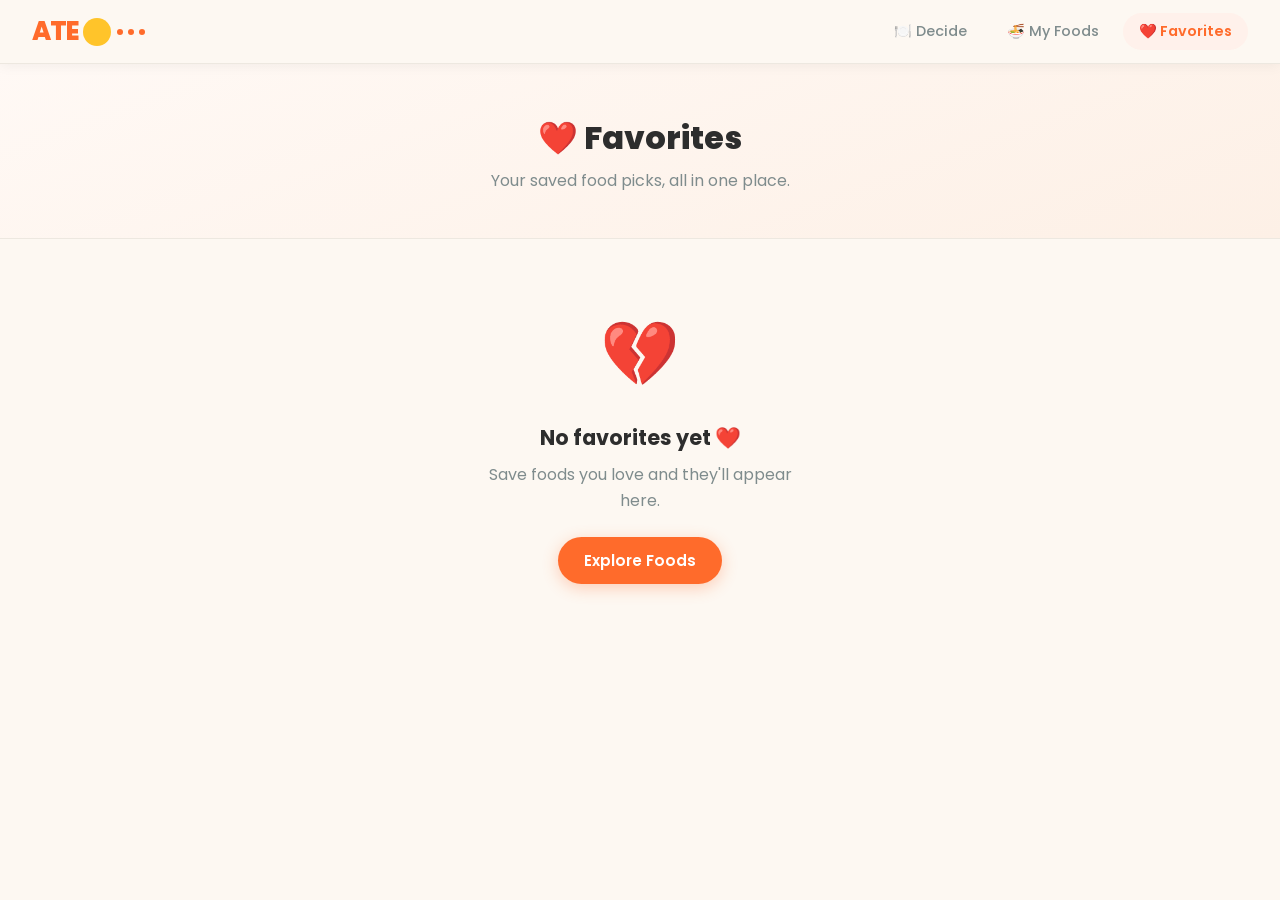
==== favorites.html @ ffd6f431 "Add files via upload" ====
<!DOCTYPE html>
<html lang="en">
<head>
  <meta charset="UTF-8" />
  <meta name="viewport" content="width=device-width, initial-scale=1.0" />
  <title>Favorites — ATE</title>
  <link rel="stylesheet" href="style.css" />
  <link rel="preconnect" href="https://fonts.googleapis.com" />
  <link href="https://fonts.googleapis.com/css2?family=Poppins:wght@400;500;600;700;800&display=swap" rel="stylesheet" />
</head>
<body>

  <!-- NAVIGATION -->
  <nav class="navbar">
    <div class="nav-brand">
      <span class="brand-ate">ATE</span>
      <div class="pacman-wrapper" aria-hidden="true">
        <div class="pacman"></div>
        <div class="pacman-dots">
          <span class="dot"></span>
          <span class="dot"></span>
          <span class="dot"></span>
        </div>
      </div>
    </div>
    <button class="hamburger" id="hamburger" aria-label="Toggle navigation" aria-expanded="false">
      <span></span><span></span><span></span>
    </button>
    <ul class="nav-links" id="navLinks">
      <li><a href="index.html" class="nav-link">🍽️ Decide</a></li>
      <li><a href="foods.html" class="nav-link">🍜 My Foods</a></li>
      <li><a href="favorites.html" class="nav-link active">❤️ Favorites</a></li>
    </ul>
  </nav>

  <!-- PAGE HEADER -->
  <header class="page-header">
    <h1>❤️ Favorites</h1>
    <p>Your saved food picks, all in one place.</p>
  </header>

  <!-- FAVORITES GRID -->
  <main class="foods-grid-wrapper">
    <div class="foods-grid" id="favoritesGrid"></div>
    <div class="empty-state" id="emptyFavorites" hidden>
      <div class="empty-emoji">💔</div>
      <h2>No favorites yet ❤️</h2>
      <p>Save foods you love and they'll appear here.</p>
      <a href="index.html" class="btn-add-food">Explore Foods</a>
    </div>
  </main>

  <!-- TOAST CONTAINER -->
  <div class="toast-container" id="toastContainer" aria-live="polite"></div>

  <script src="foods.js"></script>
  <script src="script.js"></script>
  <script src="favorites-page.js"></script>
</body>
</html>
---- style.css ----
/* ============================================================
   ATE — What Should I Eat?
   style.css
   ============================================================ */

/* --- RESET & BASE --- */
*, *::before, *::after { box-sizing: border-box; margin: 0; padding: 0; }

:root {
  --bg:          #fdf8f2;
  --card:        #ffffff;
  --accent:      #ff6b2b;
  --accent-dark: #e55a1f;
  --accent-soft: #fff1eb;
  --yellow:      #ffc42a;
  --green:       #27ae60;
  --red:         #e74c3c;
  --text:        #2d2d2d;
  --muted:       #7f8c8d;
  --border:      #ede8e0;
  --shadow:      0 4px 20px rgba(0,0,0,.07);
  --shadow-lg:   0 8px 32px rgba(0,0,0,.12);
  --radius:      18px;
  --radius-sm:   10px;
  --font:        'Poppins', sans-serif;
  --transition:  .2s ease;
}

html { scroll-behavior: smooth; }

body {
  font-family: var(--font);
  background: var(--bg);
  color: var(--text);
  min-height: 100vh;
  line-height: 1.6;
}

a { text-decoration: none; color: inherit; }
button { cursor: pointer; font-family: var(--font); }
input, select, textarea { font-family: var(--font); }
img { max-width: 100%; display: block; }

/* ============================================================
   NAVBAR
   ============================================================ */
.navbar {
  position: sticky;
  top: 0;
  z-index: 100;
  display: flex;
  align-items: center;
  justify-content: space-between;
  padding: 0 2rem;
  height: 64px;
  background: rgba(253,248,242,.95);
  backdrop-filter: blur(10px);
  border-bottom: 1px solid var(--border);
  box-shadow: 0 2px 12px rgba(0,0,0,.05);
}

/* Brand + Pac-Man */
.nav-brand {
  display: flex;
  align-items: center;
  gap: 0;
  user-select: none;
}

.brand-ate {
  font-size: 1.6rem;
  font-weight: 800;
  color: var(--accent);
  letter-spacing: -1px;
}

/* Pac-Man eating "ATE" */
.pacman-wrapper {
  display: flex;
  align-items: center;
  margin-left: 4px;
}

.pacman {
  width: 28px;
  height: 28px;
  background: var(--yellow);
  border-radius: 50%;
  position: relative;
  animation: chomp .4s infinite;
}

.pacman::before,
.pacman::after {
  content: '';
  position: absolute;
  width: 0; height: 0;
  left: 50%; top: 50%;
  transform: translateX(-50%) translateY(-50%);
}

@keyframes chomp {
  0%   { clip-path: polygon(50% 50%, 100% 15%, 100% 0%, 0 0, 0 100%, 100% 100%, 100% 85%); }
  25%  { clip-path: polygon(50% 50%, 100% 30%, 100% 0%, 0 0, 0 100%, 100% 100%, 100% 70%); }
  50%  { clip-path: polygon(50% 50%, 100% 50%, 100% 0%, 0 0, 0 100%, 100% 100%, 100% 50%); }
  75%  { clip-path: polygon(50% 50%, 100% 30%, 100% 0%, 0 0, 0 100%, 100% 100%, 100% 70%); }
  100% { clip-path: polygon(50% 50%, 100% 15%, 100% 0%, 0 0, 0 100%, 100% 100%, 100% 85%); }
}

.pacman-dots {
  display: flex;
  align-items: center;
  gap: 5px;
  margin-left: 6px;
}

.dot {
  width: 6px; height: 6px;
  background: var(--accent);
  border-radius: 50%;
  animation: blink .4s infinite alternate;
}
.dot:nth-child(1) { animation-delay: 0s; }
.dot:nth-child(2) { animation-delay: .13s; }
.dot:nth-child(3) { animation-delay: .26s; }

@keyframes blink {
  to { opacity: 0; transform: scale(.5); }
}

/* Nav links */
.nav-links {
  display: flex;
  list-style: none;
  gap: .5rem;
}

.nav-link {
  display: flex;
  align-items: center;
  gap: 6px;
  padding: .45rem 1rem;
  border-radius: 50px;
  font-size: .9rem;
  font-weight: 500;
  color: var(--muted);
  transition: all var(--transition);
}

.nav-link:hover {
  color: var(--accent);
  background: var(--accent-soft);
}

.nav-link.active {
  color: var(--accent);
  background: var(--accent-soft);
  font-weight: 600;
}

/* Hamburger */
.hamburger {
  display: none;
  flex-direction: column;
  gap: 5px;
  background: none;
  border: none;
  padding: 4px;
}

.hamburger span {
  display: block;
  width: 24px; height: 2.5px;
  background: var(--text);
  border-radius: 2px;
  transition: all .3s;
}

/* ============================================================
   HERO
   ============================================================ */
.hero {
  text-align: center;
  padding: 4rem 2rem 2rem;
  background: linear-gradient(160deg, #fff9f5 0%, #fdf0e6 100%);
  border-bottom: 1px solid var(--border);
}

.hero-title {
  font-size: clamp(2rem, 5vw, 3.2rem);
  font-weight: 800;
  color: var(--text);
  letter-spacing: -1px;
  line-height: 1.1;
}

.hero-title span { color: var(--accent); }

.hero-subtitle {
  margin-top: .75rem;
  font-size: 1.1rem;
  color: var(--muted);
  max-width: 480px;
  margin-inline: auto;
}

.hero-tagline {
  margin-top: .5rem;
  font-size: .95rem;
  font-weight: 600;
  color: var(--accent);
}

/* ============================================================
   PREFERENCES
   ============================================================ */
.preferences-wrapper {
  max-width: 720px;
  margin: 2.5rem auto;
  padding: 0 1.5rem 4rem;
}

.preferences-container {
  display: flex;
  flex-direction: column;
  gap: 2rem;
}

.pref-section {
  background: var(--card);
  border-radius: var(--radius);
  padding: 1.75rem;
  box-shadow: var(--shadow);
  border: 1px solid var(--border);
  transition: box-shadow var(--transition);
}

.pref-section:hover { box-shadow: var(--shadow-lg); }

.pref-title {
  font-size: 1.05rem;
  font-weight: 700;
  margin-bottom: .5rem;
  color: var(--text);
}

.pref-hint {
  font-size: .8rem;
  color: var(--muted);
  margin-bottom: 1rem;
  display: block;
}

/* Taste Buttons Grid */
.taste-grid {
  display: grid;
  grid-template-columns: repeat(3, 1fr);
  gap: .6rem;
  margin-bottom: .75rem;
}

.taste-btn {
  padding: .6rem .8rem;
  background: #f5f0eb;
  border: 2px solid transparent;
  border-radius: var(--radius-sm);
  font-size: .85rem;
  font-weight: 500;
  color: var(--text);
  transition: all var(--transition);
}

.taste-btn:hover {
  background: var(--accent-soft);
  border-color: var(--accent);
  color: var(--accent);
  transform: translateY(-2px);
}

.taste-btn.selected {
  background: var(--accent);
  border-color: var(--accent);
  color: white;
  transform: translateY(-2px);
  box-shadow: 0 4px 12px rgba(255,107,43,.3);
}

.any-btn {
  width: 100%;
  padding: .55rem;
  background: transparent;
  border: 2px dashed var(--border);
  border-radius: var(--radius-sm);
  font-size: .85rem;
  color: var(--muted);
  transition: all var(--transition);
  margin-top: .25rem;
}

.any-btn:hover, .any-btn.active {
  border-color: var(--accent);
  color: var(--accent);
  background: var(--accent-soft);
}

/* Option Group (single-select) */
.option-group {
  display: flex;
  flex-wrap: wrap;
  gap: .6rem;
}

.option-btn {
  padding: .55rem 1.2rem;
  background: #f5f0eb;
  border: 2px solid transparent;
  border-radius: 50px;
  font-size: .85rem;
  font-weight: 500;
  color: var(--text);
  transition: all var(--transition);
}

.option-btn:hover {
  background: var(--accent-soft);
  border-color: var(--accent);
  color: var(--accent);
}

.option-btn.active {
  background: var(--accent);
  border-color: var(--accent);
  color: white;
  box-shadow: 0 4px 12px rgba(255,107,43,.3);
}

/* Action Row */
.action-row {
  display: flex;
  gap: 1rem;
  align-items: center;
  flex-wrap: wrap;
}

.reset-btn {
  padding: .75rem 1.4rem;
  background: transparent;
  border: 2px solid var(--border);
  border-radius: 50px;
  font-size: .9rem;
  color: var(--muted);
  transition: all var(--transition);
  font-weight: 500;
}

.reset-btn:hover {
  border-color: var(--accent);
  color: var(--accent);
  background: var(--accent-soft);
}

.pick-btn {
  flex: 1;
  padding: 1rem 2rem;
  background: var(--accent);
  border: none;
  border-radius: 50px;
  font-size: 1.1rem;
  font-weight: 700;
  color: white;
  letter-spacing: .5px;
  box-shadow: 0 6px 24px rgba(255,107,43,.35);
  transition: all var(--transition);
  position: relative;
  overflow: hidden;
}

.pick-btn::after {
  content: '';
  position: absolute;
  inset: 0;
  background: linear-gradient(90deg, transparent, rgba(255,255,255,.15), transparent);
  transform: translateX(-100%);
  transition: transform .5s;
}

.pick-btn:hover {
  background: var(--accent-dark);
  transform: translateY(-2px);
  box-shadow: 0 10px 30px rgba(255,107,43,.4);
}

.pick-btn:hover::after { transform: translateX(100%); }
.pick-btn:active { transform: translateY(0); }

/* ============================================================
   SLOT MACHINE OVERLAY
   ============================================================ */
.slot-overlay {
  position: fixed;
  inset: 0;
  background: rgba(0,0,0,.6);
  backdrop-filter: blur(6px);
  z-index: 200;
  display: none;
  align-items: center;
  justify-content: center;
}

.slot-overlay.visible { display: flex; }

.slot-box {
  background: white;
  border-radius: 24px;
  padding: 3rem 2.5rem;
  text-align: center;
  width: min(420px, 90vw);
  box-shadow: 0 24px 64px rgba(0,0,0,.25);
  animation: popIn .3s cubic-bezier(.34,1.56,.64,1);
}

@keyframes popIn {
  from { transform: scale(.7); opacity: 0; }
  to   { transform: scale(1); opacity: 1; }
}

.slot-label {
  font-size: .9rem;
  font-weight: 600;
  color: var(--muted);
  margin-bottom: 1.5rem;
  letter-spacing: .5px;
}

.slot-card {
  background: linear-gradient(135deg, var(--accent-soft), #fff);
  border: 3px solid var(--accent);
  border-radius: 20px;
  padding: 2rem 1.5rem;
  margin-bottom: 1.5rem;
  min-height: 140px;
  display: flex;
  flex-direction: column;
  align-items: center;
  justify-content: center;
  overflow: hidden;
  position: relative;
}

.slot-emoji {
  font-size: 3.5rem;
  line-height: 1;
  margin-bottom: .5rem;
  animation: spinCard .12s ease infinite;
}

.slot-name {
  font-size: 1.4rem;
  font-weight: 700;
  color: var(--text);
}

@keyframes spinCard {
  0%   { transform: translateY(0) rotateX(0deg); opacity: 1; }
  50%  { transform: translateY(-10px) rotateX(90deg); opacity: 0; }
  100% { transform: translateY(0) rotateX(0deg); opacity: 1; }
}

.slot-card.slowing .slot-emoji,
.slot-card.slowing .slot-name {
  animation-duration: .3s;
}

.slot-card.done .slot-emoji,
.slot-card.done .slot-name { animation: none; }

.slot-dots {
  display: flex;
  justify-content: center;
  gap: 8px;
}

.slot-dots span {
  width: 10px; height: 10px;
  background: var(--accent);
  border-radius: 50%;
  animation: dotBounce .6s infinite alternate;
}

.slot-dots span:nth-child(2) { animation-delay: .2s; }
.slot-dots span:nth-child(3) { animation-delay: .4s; }

@keyframes dotBounce {
  to { transform: translateY(-6px); opacity: .5; }
}

/* ============================================================
   RESULT SECTION
   ============================================================ */
.result-section {
  max-width: 540px;
  margin: 2.5rem auto 4rem;
  padding: 0 1.5rem;
}

.result-container {
  animation: popIn .5s cubic-bezier(.34,1.56,.64,1);
}

.result-card {
  background: white;
  border-radius: 28px;
  padding: 2.5rem 2rem;
  text-align: center;
  box-shadow: var(--shadow-lg);
  border: 2px solid var(--accent-soft);
  position: relative;
  overflow: hidden;
}

.result-confetti {
  position: absolute;
  top: 0; left: 0; right: 0;
  height: 100%;
  pointer-events: none;
  z-index: 0;
}

.confetti-piece {
  position: absolute;
  top: -10px;
  width: 8px; height: 8px;
  border-radius: 2px;
  animation: confettiFall linear forwards;
}

@keyframes confettiFall {
  to {
    transform: translateY(500px) rotate(720deg);
    opacity: 0;
  }
}

.result-emoji {
  font-size: 5rem;
  line-height: 1;
  margin-bottom: .5rem;
  position: relative;
  z-index: 1;
  animation: bounceIn .6s cubic-bezier(.34,1.56,.64,1) .1s both;
}

@keyframes bounceIn {
  from { transform: scale(0); }
  to   { transform: scale(1); }
}

.result-name {
  font-size: 2rem;
  font-weight: 800;
  color: var(--text);
  margin-bottom: .25rem;
  position: relative; z-index: 1;
}

.result-price {
  font-size: 1.3rem;
  font-weight: 700;
  color: var(--accent);
  margin-bottom: 1rem;
  position: relative; z-index: 1;
}

.result-tags {
  display: flex;
  flex-wrap: wrap;
  gap: .4rem;
  justify-content: center;
  margin-bottom: 1.2rem;
  position: relative; z-index: 1;
}

.tag {
  display: inline-flex;
  align-items: center;
  gap: 3px;
  padding: .3rem .75rem;
  border-radius: 50px;
  font-size: .78rem;
  font-weight: 600;
  background: #f5f0eb;
  color: var(--text);
}

.tag.spicy  { background: #fff0ee; color: #e74c3c; }
.tag.salty  { background: #eef6ff; color: #2980b9; }
.tag.sweet  { background: #fff9ee; color: #e67e22; }
.tag.sour   { background: #f0fff4; color: #27ae60; }
.tag.savory { background: #f5eeff; color: #8e44ad; }
.tag.heavy  { background: #fff5e0; color: #d35400; }
.tag.normal { background: #f0f4ff; color: #2c3e50; }
.tag.light  { background: #f0fff4; color: #27ae60; }
.tag.dist   { background: #edf9f0; color: #16a085; }

/* Taste Bars */
.result-taste-bars {
  margin: 1rem 0;
  position: relative; z-index: 1;
  text-align: left;
}

.taste-bar-row {
  display: flex;
  align-items: center;
  gap: .5rem;
  margin-bottom: .3rem;
  font-size: .78rem;
}

.taste-bar-label {
  width: 60px;
  color: var(--muted);
  flex-shrink: 0;
}

.taste-bar-track {
  flex: 1;
  height: 6px;
  background: #f0ebe3;
  border-radius: 3px;
  overflow: hidden;
}

.taste-bar-fill {
  height: 100%;
  border-radius: 3px;
  background: var(--accent);
  transition: width .8s ease;
}

.result-description {
  font-style: italic;
  color: var(--muted);
  font-size: .9rem;
  margin-bottom: 1.5rem;
  padding: .75rem 1rem;
  background: var(--bg);
  border-radius: var(--radius-sm);
  border-left: 3px solid var(--accent);
  position: relative; z-index: 1;
  text-align: left;
}

.result-actions {
  display: flex;
  flex-wrap: wrap;
  gap: .6rem;
  justify-content: center;
  position: relative; z-index: 1;
}

.btn-try-again {
  padding: .7rem 1.4rem;
  background: var(--accent);
  color: white;
  border: none;
  border-radius: 50px;
  font-size: .9rem;
  font-weight: 600;
  transition: all var(--transition);
  box-shadow: 0 4px 14px rgba(255,107,43,.3);
}

.btn-try-again:hover {
  background: var(--accent-dark);
  transform: translateY(-2px);
}

.btn-favorite {
  padding: .7rem 1.4rem;
  background: white;
  color: var(--red);
  border: 2px solid var(--red);
  border-radius: 50px;
  font-size: .9rem;
  font-weight: 600;
  transition: all var(--transition);
}

.btn-favorite:hover, .btn-favorite.favorited {
  background: var(--red);
  color: white;
}

.btn-change-pref {
  padding: .7rem 1.4rem;
  background: transparent;
  color: var(--muted);
  border: 2px solid var(--border);
  border-radius: 50px;
  font-size: .9rem;
  font-weight: 600;
  transition: all var(--transition);
}

.btn-change-pref:hover {
  border-color: var(--muted);
  color: var(--text);
}

/* ============================================================
   NO MATCH STATE
   ============================================================ */
.no-match-section {
  max-width: 420px;
  margin: 2.5rem auto 4rem;
  padding: 0 1.5rem;
}

.no-match-box {
  background: white;
  border-radius: 24px;
  padding: 2.5rem 2rem;
  text-align: center;
  box-shadow: var(--shadow);
  animation: popIn .4s cubic-bezier(.34,1.56,.64,1);
}

.no-match-emoji { font-size: 3.5rem; margin-bottom: 1rem; }
.no-match-box h2 { font-size: 1.3rem; font-weight: 700; margin-bottom: .5rem; }
.no-match-box p { color: var(--muted); margin-bottom: .75rem; }

.no-match-tips {
  list-style: none;
  margin: .75rem 0 1.5rem;
  text-align: left;
  background: var(--bg);
  border-radius: var(--radius-sm);
  padding: 1rem 1.25rem;
}

.no-match-tips li {
  font-size: .85rem;
  color: var(--text);
  padding: .25rem 0;
}

.no-match-tips li::before { content: '• '; color: var(--accent); }

.btn-relax {
  padding: .75rem 2rem;
  background: var(--accent);
  color: white;
  border: none;
  border-radius: 50px;
  font-size: .95rem;
  font-weight: 600;
  transition: all var(--transition);
  box-shadow: 0 4px 14px rgba(255,107,43,.3);
}

.btn-relax:hover { background: var(--accent-dark); transform: translateY(-2px); }

/* ============================================================
   PAGE HEADER (Foods / Favorites)
   ============================================================ */
.page-header {
  text-align: center;
  padding: 3rem 2rem 1.5rem;
  background: linear-gradient(160deg, #fff9f5 0%, #fdf0e6 100%);
  border-bottom: 1px solid var(--border);
}

.page-header h1 { font-size: 2rem; font-weight: 800; margin-bottom: .3rem; }
.page-header p { color: var(--muted); font-size: 1rem; margin-bottom: 1.25rem; }

.btn-add-food {
  display: inline-flex;
  align-items: center;
  gap: .3rem;
  padding: .7rem 1.6rem;
  background: var(--accent);
  color: white;
  border: none;
  border-radius: 50px;
  font-size: .95rem;
  font-weight: 600;
  transition: all var(--transition);
  box-shadow: 0 4px 16px rgba(255,107,43,.3);
  cursor: pointer;
}

.btn-add-food:hover { background: var(--accent-dark); transform: translateY(-2px); }

/* ============================================================
   FOODS CONTROLS
   ============================================================ */
.foods-controls {
  max-width: 1100px;
  margin: 1.5rem auto;
  padding: 0 1.5rem;
  display: flex;
  flex-direction: column;
  gap: .75rem;
}

.search-bar {
  position: relative;
}

.search-icon {
  position: absolute;
  left: 1rem;
  top: 50%;
  transform: translateY(-50%);
  font-size: 1rem;
}

.search-bar input {
  width: 100%;
  padding: .75rem 1rem .75rem 2.8rem;
  border: 2px solid var(--border);
  border-radius: 50px;
  font-size: .95rem;
  background: white;
  transition: border-color var(--transition);
  outline: none;
}

.search-bar input:focus { border-color: var(--accent); }

.filter-bar {
  display: flex;
  flex-wrap: wrap;
  gap: .6rem;
}

.filter-bar select {
  padding: .55rem 1rem;
  border: 2px solid var(--border);
  border-radius: 50px;
  font-size: .85rem;
  background: white;
  color: var(--text);
  outline: none;
  cursor: pointer;
  transition: border-color var(--transition);
}

.filter-bar select:focus { border-color: var(--accent); }

/* ============================================================
   FOOD CARDS GRID
   ============================================================ */
.foods-grid-wrapper {
  max-width: 1100px;
  margin: 0 auto;
  padding: 0 1.5rem 4rem;
}

.foods-grid {
  display: grid;
  grid-template-columns: repeat(auto-fill, minmax(260px, 1fr));
  gap: 1.25rem;
  margin-top: .5rem;
}

/* Single Food Card */
.food-card {
  background: var(--card);
  border-radius: var(--radius);
  box-shadow: var(--shadow);
  border: 1px solid var(--border);
  overflow: hidden;
  transition: transform var(--transition), box-shadow var(--transition);
  display: flex;
  flex-direction: column;
  animation: fadeSlideUp .35s ease both;
}

@keyframes fadeSlideUp {
  from { opacity: 0; transform: translateY(16px); }
  to   { opacity: 1; transform: translateY(0); }
}

.food-card:hover {
  transform: translateY(-5px);
  box-shadow: var(--shadow-lg);
}

.food-card-image {
  width: 100%;
  height: 160px;
  object-fit: cover;
  background: linear-gradient(135deg, var(--accent-soft), #fce8d5);
  display: flex;
  align-items: center;
  justify-content: center;
  font-size: 4.5rem;
  flex-shrink: 0;
}

.food-card-image img {
  width: 100%;
  height: 100%;
  object-fit: cover;
}

.food-card-body {
  padding: 1.1rem;
  flex: 1;
  display: flex;
  flex-direction: column;
  gap: .5rem;
}

.food-card-top {
  display: flex;
  justify-content: space-between;
  align-items: flex-start;
  gap: .5rem;
}

.food-card-name {
  font-size: 1.05rem;
  font-weight: 700;
  color: var(--text);
  line-height: 1.2;
}

.food-card-price {
  font-size: .95rem;
  font-weight: 700;
  color: var(--accent);
  white-space: nowrap;
}

.food-card-category {
  font-size: .75rem;
  color: var(--muted);
  text-transform: uppercase;
  letter-spacing: .5px;
  font-weight: 600;
}

.food-card-tags {
  display: flex;
  flex-wrap: wrap;
  gap: .3rem;
  margin: .2rem 0;
}

.food-card-meta {
  display: flex;
  gap: .75rem;
  font-size: .8rem;
  color: var(--muted);
  margin-top: auto;
  padding-top: .5rem;
  border-top: 1px solid var(--border);
  flex-wrap: wrap;
}

.food-card-meta span { display: flex; align-items: center; gap: 3px; }

/* Card Taste Mini Bars */
.card-taste-bars {
  display: flex;
  flex-direction: column;
  gap: .2rem;
}

.card-taste-row {
  display: flex;
  align-items: center;
  gap: .4rem;
  font-size: .7rem;
  color: var(--muted);
}

.card-taste-row .taste-bar-label { width: 45px; }

.card-taste-row .taste-bar-track { height: 4px; }

/* Card Actions (edit/delete/fav) */
.food-card-actions {
  display: flex;
  gap: .4rem;
  padding: .75rem 1.1rem;
  background: var(--bg);
  border-top: 1px solid var(--border);
}

.card-btn {
  flex: 1;
  padding: .45rem .6rem;
  border: 1.5px solid var(--border);
  border-radius: var(--radius-sm);
  background: white;
  font-size: .78rem;
  font-weight: 600;
  color: var(--muted);
  transition: all var(--transition);
}

.card-btn:hover { border-color: var(--accent); color: var(--accent); background: var(--accent-soft); }
.card-btn.edit-btn:hover { border-color: #2980b9; color: #2980b9; background: #eef6ff; }
.card-btn.delete-btn:hover { border-color: var(--red); color: var(--red); background: #fff0ee; }
.card-btn.fav-btn { font-size: .9rem; flex: 0; padding: .45rem .7rem; }
.card-btn.fav-btn.favorited { color: var(--red); border-color: var(--red); background: #fff0ee; }

/* ============================================================
   EMPTY STATE
   ============================================================ */
.empty-state {
  text-align: center;
  padding: 4rem 2rem;
  max-width: 380px;
  margin: 0 auto;
}

.empty-emoji { font-size: 4rem; margin-bottom: 1rem; }
.empty-state h2 { font-size: 1.3rem; font-weight: 700; margin-bottom: .5rem; }
.empty-state p { color: var(--muted); margin-bottom: 1.5rem; }

/* ============================================================
   MODAL
   ============================================================ */
.modal-overlay {
  position: fixed;
  inset: 0;
  background: rgba(0,0,0,.55);
  backdrop-filter: blur(4px);
  z-index: 300;
  display: flex;
  align-items: flex-start;
  justify-content: center;
  overflow-y: auto;
  padding: 2rem 1rem;
}

.modal-box {
  background: white;
  border-radius: 24px;
  width: min(560px, 100%);
  box-shadow: 0 24px 64px rgba(0,0,0,.2);
  animation: popIn .25s cubic-bezier(.34,1.56,.64,1);
  margin: auto;
}

.modal-confirm { max-width: 380px; padding: 2rem; }
.modal-confirm p { color: var(--muted); margin: .5rem 0 1.5rem; }

.modal-header {
  display: flex;
  justify-content: space-between;
  align-items: center;
  padding: 1.5rem 1.75rem 0;
  margin-bottom: 1.25rem;
}

.modal-header h2 { font-size: 1.2rem; font-weight: 700; }

.modal-close {
  background: #f5f0eb;
  border: none;
  width: 32px; height: 32px;
  border-radius: 50%;
  font-size: 1rem;
  color: var(--muted);
  transition: all var(--transition);
  display: flex;
  align-items: center;
  justify-content: center;
}

.modal-close:hover { background: #ffe0d5; color: var(--red); }

/* Form Styles */
#foodForm { padding: 0 1.75rem 1.75rem; }

.form-group {
  margin-bottom: 1rem;
}

.form-group label {
  display: block;
  font-size: .85rem;
  font-weight: 600;
  color: var(--text);
  margin-bottom: .35rem;
}

.required { color: var(--red); }

.form-group input,
.form-group select,
.form-group textarea {
  width: 100%;
  padding: .65rem .9rem;
  border: 2px solid var(--border);
  border-radius: var(--radius-sm);
  font-size: .9rem;
  color: var(--text);
  background: white;
  outline: none;
  transition: border-color var(--transition);
}

.form-group input:focus,
.form-group select:focus,
.form-group textarea:focus { border-color: var(--accent); }

.form-group textarea { resize: vertical; }

.form-row {
  display: grid;
  grid-template-columns: 1fr 1fr;
  gap: .75rem;
}

/* Taste Sliders */
.taste-sliders {
  background: var(--bg);
  border-radius: var(--radius-sm);
  padding: .75rem;
  display: flex;
  flex-direction: column;
  gap: .5rem;
}

.taste-slider-row {
  display: flex;
  align-items: center;
  gap: .5rem;
  font-size: .82rem;
}

.taste-slider-row span:first-child { width: 72px; flex-shrink: 0; }

.taste-slider-row input[type="range"] {
  flex: 1;
  padding: 0;
  border: none;
  height: 5px;
  cursor: pointer;
  accent-color: var(--accent);
}

.slider-val {
  width: 18px;
  font-weight: 700;
  font-size: .8rem;
  color: var(--accent);
  text-align: center;
}

.form-actions {
  display: flex;
  gap: .75rem;
  margin-top: 1.25rem;
  justify-content: flex-end;
}

.btn-cancel {
  padding: .65rem 1.4rem;
  background: transparent;
  border: 2px solid var(--border);
  border-radius: 50px;
  font-size: .9rem;
  font-weight: 600;
  color: var(--muted);
  transition: all var(--transition);
}

.btn-cancel:hover { border-color: var(--muted); color: var(--text); }

.btn-save {
  padding: .65rem 1.6rem;
  background: var(--accent);
  border: none;
  border-radius: 50px;
  font-size: .9rem;
  font-weight: 600;
  color: white;
  transition: all var(--transition);
  box-shadow: 0 4px 14px rgba(255,107,43,.3);
}

.btn-save:hover { background: var(--accent-dark); transform: translateY(-1px); }

.btn-delete-confirm {
  padding: .65rem 1.6rem;
  background: var(--red);
  border: none;
  border-radius: 50px;
  font-size: .9rem;
  font-weight: 600;
  color: white;
  transition: all var(--transition);
  box-shadow: 0 4px 14px rgba(231,76,60,.3);
}

.btn-delete-confirm:hover { background: #c0392b; transform: translateY(-1px); }

/* ============================================================
   TOAST NOTIFICATIONS
   ============================================================ */
.toast-container {
  position: fixed;
  bottom: 1.5rem;
  right: 1.5rem;
  z-index: 500;
  display: flex;
  flex-direction: column;
  gap: .5rem;
  max-width: 320px;
}

.toast {
  display: flex;
  align-items: center;
  gap: .6rem;
  padding: .8rem 1.1rem;
  background: var(--text);
  color: white;
  border-radius: var(--radius-sm);
  font-size: .875rem;
  font-weight: 500;
  box-shadow: 0 8px 24px rgba(0,0,0,.2);
  animation: toastSlide .3s ease;
  word-break: break-word;
}

.toast.success { background: var(--green); }
.toast.error   { background: var(--red); }
.toast.info    { background: #2980b9; }

@keyframes toastSlide {
  from { transform: translateX(120%); opacity: 0; }
  to   { transform: translateX(0); opacity: 1; }
}

.toast.hide {
  animation: toastHide .3s ease forwards;
}

@keyframes toastHide {
  to { transform: translateX(120%); opacity: 0; }
}

/* ============================================================
   UTILITIES
   ============================================================ */
[hidden] { display: none !important; }

/* ============================================================
   RESPONSIVE
   ============================================================ */
@media (max-width: 768px) {
  .navbar { padding: 0 1rem; }

  .hamburger { display: flex; }

  .nav-links {
    position: fixed;
    top: 64px;
    left: 0; right: 0;
    background: white;
    flex-direction: column;
    gap: 0;
    border-bottom: 1px solid var(--border);
    box-shadow: 0 8px 20px rgba(0,0,0,.08);
    transform: translateY(-10px);
    opacity: 0;
    pointer-events: none;
    transition: all .25s ease;
    z-index: 99;
  }

  .nav-links.open {
    transform: translateY(0);
    opacity: 1;
    pointer-events: auto;
  }

  .nav-links li { border-bottom: 1px solid var(--border); }

  .nav-link {
    padding: .9rem 1.5rem;
    border-radius: 0;
    width: 100%;
  }

  .hero { padding: 2.5rem 1.25rem 1.5rem; }

  .preferences-wrapper { padding: 0 1rem 3rem; margin-top: 1.5rem; }

  .pref-section { padding: 1.25rem; }

  .taste-grid { grid-template-columns: repeat(2, 1fr); }

  .action-row { flex-direction: column; }

  .pick-btn { width: 100%; text-align: center; }

  .result-section { padding: 0 1rem; }

  .result-card { padding: 2rem 1.25rem; }

  .result-actions { flex-direction: column; }

  .btn-try-again, .btn-favorite, .btn-change-pref { width: 100%; text-align: center; }

  .foods-controls { padding: 0 1rem; }

  .filter-bar select { font-size: .78rem; padding: .45rem .8rem; }

  .foods-grid-wrapper { padding: 0 1rem 3rem; }

  .foods-grid { grid-template-columns: 1fr; }

  .form-row { grid-template-columns: 1fr; }

  .modal-overlay { padding: 1rem; }

  .modal-header { padding: 1.25rem 1.25rem 0; }
  #foodForm { padding: 0 1.25rem 1.25rem; }

  .toast-container { left: 1rem; right: 1rem; max-width: 100%; bottom: 1rem; }
}

@media (max-width: 480px) {
  .brand-ate { font-size: 1.3rem; }
  .hero-title { font-size: 1.7rem; }
  .taste-grid { grid-template-columns: repeat(2, 1fr); }
  .option-group { gap: .4rem; }
  .option-btn { font-size: .8rem; padding: .45rem .9rem; }
  .slot-box { padding: 2rem 1.25px; }
}

/* ============================================================
   FIND NEARBY — CTA inside result card
   ============================================================ */
.find-nearby-cta {
  position: relative;
  z-index: 1;
  margin-top: 1.25rem;
}

.nearby-divider {
  height: 1px;
  background: var(--border);
  margin-bottom: 1rem;
}

.nearby-prompt {
  font-size: .85rem;
  color: var(--muted);
  margin-bottom: .6rem;
  font-weight: 500;
}

.btn-find-nearby {
  width: 100%;
  padding: .8rem 1.5rem;
  background: linear-gradient(135deg, #1a73e8, #0d5dbf);
  color: white;
  border: none;
  border-radius: 50px;
  font-size: .95rem;
  font-weight: 700;
  cursor: pointer;
  transition: all var(--transition);
  box-shadow: 0 4px 16px rgba(26,115,232,.3);
  letter-spacing: .2px;
}

.btn-find-nearby:hover {
  background: linear-gradient(135deg, #1565c0, #0d47a1);
  transform: translateY(-2px);
  box-shadow: 0 8px 20px rgba(26,115,232,.4);
}

/* ============================================================
   NEARBY SECTION — Map + Results
   ============================================================ */
.nearby-section {
  max-width: 720px;
  margin: 1.5rem auto 4rem;
  padding: 0 1.5rem;
  animation: fadeSlideUp .4s ease both;
}

.nearby-container {
  background: white;
  border-radius: var(--radius);
  box-shadow: var(--shadow-lg);
  border: 1px solid var(--border);
  overflow: hidden;
}

.nearby-header {
  display: flex;
  justify-content: space-between;
  align-items: center;
  padding: 1.5rem 1.75rem 1.25rem;
  border-bottom: 1px solid var(--border);
  background: linear-gradient(135deg, #f0f6ff, #fff);
}

.nearby-title {
  font-size: 1.1rem;
  font-weight: 700;
  color: var(--text);
  margin-bottom: .2rem;
}

.nearby-subtitle {
  font-size: .82rem;
  color: var(--muted);
}

.nearby-close-btn {
  padding: .45rem 1rem;
  background: transparent;
  border: 2px solid var(--border);
  border-radius: 50px;
  font-size: .8rem;
  color: var(--muted);
  cursor: pointer;
  transition: all var(--transition);
  white-space: nowrap;
}

.nearby-close-btn:hover {
  border-color: var(--red);
  color: var(--red);
  background: #fff0ee;
}

/* Status / loading spinner */
.nearby-status {
  display: flex;
  align-items: center;
  gap: .75rem;
  padding: 1.5rem 1.75rem;
  color: var(--muted);
  font-size: .9rem;
}

.nearby-spinner {
  width: 20px; height: 20px;
  border: 3px solid var(--border);
  border-top-color: #1a73e8;
  border-radius: 50%;
  animation: spin .7s linear infinite;
  flex-shrink: 0;
}

@keyframes spin { to { transform: rotate(360deg); } }

/* Leaflet Map */
.leaflet-map-container {
  width: 100%;
  height: 360px;
  z-index: 0;
}

/* Results list */
.nearby-results-list {
  padding: 1rem 1.25rem;
  display: flex;
  flex-direction: column;
  gap: .6rem;
  max-height: 340px;
  overflow-y: auto;
}

.nearby-result-item {
  display: flex;
  align-items: flex-start;
  gap: .75rem;
  padding: .8rem 1rem;
  border-radius: var(--radius-sm);
  background: var(--bg);
  border: 1px solid var(--border);
  transition: all var(--transition);
  cursor: pointer;
  text-decoration: none;
  color: inherit;
}

.nearby-result-item:hover {
  border-color: #1a73e8;
  background: #f0f6ff;
  transform: translateX(3px);
}

.nearby-result-icon {
  font-size: 1.4rem;
  flex-shrink: 0;
  margin-top: 1px;
}

.nearby-result-info { flex: 1; min-width: 0; }

.nearby-result-name {
  font-size: .9rem;
  font-weight: 600;
  color: var(--text);
  white-space: nowrap;
  overflow: hidden;
  text-overflow: ellipsis;
}

.nearby-result-meta {
  font-size: .76rem;
  color: var(--muted);
  margin-top: .15rem;
  display: flex;
  flex-wrap: wrap;
  gap: .4rem;
}

.nearby-result-badge {
  display: inline-block;
  padding: .1rem .5rem;
  background: #e8f0fe;
  color: #1a73e8;
  border-radius: 50px;
  font-size: .7rem;
  font-weight: 600;
}

.nearby-result-dist {
  color: #16a085;
  font-weight: 500;
}

.nearby-result-arrow {
  color: var(--muted);
  font-size: 1rem;
  flex-shrink: 0;
  margin-top: 2px;
}

/* No results state */
.nearby-no-results {
  padding: 2.5rem 1.75rem;
  text-align: center;
}

.nearby-no-results p { color: var(--muted); font-size: .9rem; margin-bottom: .3rem; }

.nearby-tip a {
  color: #1a73e8;
  font-weight: 600;
  text-decoration: underline;
}

/* Results count badge */
.nearby-count-badge {
  display: inline-block;
  padding: .2rem .7rem;
  background: #e8f0fe;
  color: #1a73e8;
  border-radius: 50px;
  font-size: .75rem;
  font-weight: 700;
  margin-left: .5rem;
  vertical-align: middle;
}

/* Leaflet popup custom style */
.nearby-popup-name {
  font-weight: 700;
  font-size: .9rem;
  font-family: 'Poppins', sans-serif;
  color: var(--text);
}

.nearby-popup-type {
  font-size: .75rem;
  color: var(--muted);
  margin-top: 2px;
}

.nearby-popup-link {
  display: inline-block;
  margin-top: 6px;
  font-size: .75rem;
  color: #1a73e8;
  font-weight: 600;
  text-decoration: none;
}

.nearby-popup-link:hover { text-decoration: underline; }

/* Green "Match" badge */
.nearby-match-badge {
  background: #d5f5e3 !important;
  color: #1e8449 !important;
  font-weight: 700;
}

/* Highlighted matched result row */
.nearby-result-match {
  border-color: #a9dfbf !important;
  background: #f0fff6 !important;
}

.nearby-result-match:hover {
  border-color: #27ae60 !important;
  background: #e8f8f0 !important;
}

/* Section labels ("✅ Likely serves..." / "🍴 Other nearby...") */
.nearby-list-section-label {
  font-size: .78rem;
  font-weight: 700;
  color: var(--muted);
  text-transform: uppercase;
  letter-spacing: .5px;
  padding: .4rem .25rem .2rem;
  margin-bottom: .2rem;
  display: flex;
  align-items: center;
  gap: .4rem;
}

/* Info bar when no exact match */
.nearby-no-exact-match {
  padding: .7rem 1rem;
  background: #fff9ee;
  border: 1px solid #fce9b0;
  border-radius: var(--radius-sm);
  font-size: .82rem;
  color: #7f6000;
  margin-bottom: .5rem;
}

.nearby-header-right {
  display: flex;
  align-items: center;
  gap: 1rem;
}

.radius-selector {
  display: flex;
  align-items: center;
  gap: 0.5rem;
  font-size: 0.85rem;
  color: var(--text);
  font-weight: 600;
}

.radius-selector select {
  padding: 0.35rem 0.75rem;
  border: 2px solid var(--border);
  border-radius: 50px;
  font-size: 0.8rem;
  background: white;
  color: var(--text);
  outline: none;
  cursor: pointer;
  transition: border-color var(--transition);
}

.radius-selector select:focus {
  border-color: #1a73e8;
}

@media (max-width: 768px) {
  .nearby-section { padding: 0 1rem; }
  .nearby-header { padding: 1.1rem 1.25rem; flex-wrap: wrap; gap: .75rem; }
  .nearby-header-right { width: 100%; justify-content: space-between; }
  .leaflet-map-container { height: 260px; }
  .nearby-results-list { max-height: 260px; }
}

/* Google Maps navigation button hovers */
.nearby-directions-btn:hover {
  background: #0d5dbf !important;
  transform: scale(1.1);
}

.waze-btn:hover {
  background: #0099cc !important;
}

.nearby-popup-gmaps-btn:hover {
  background: #0d5dbf !important;
}

.nearby-popup-waze-btn:hover {
  background: #0099cc !important;
}

/* Pulsing "you are here" dot animation */
@keyframes userPulse {
  0%   { transform: scale(1);   opacity: .6; }
  70%  { transform: scale(2.5); opacity: 0; }
  100% { transform: scale(2.5); opacity: 0; }
}
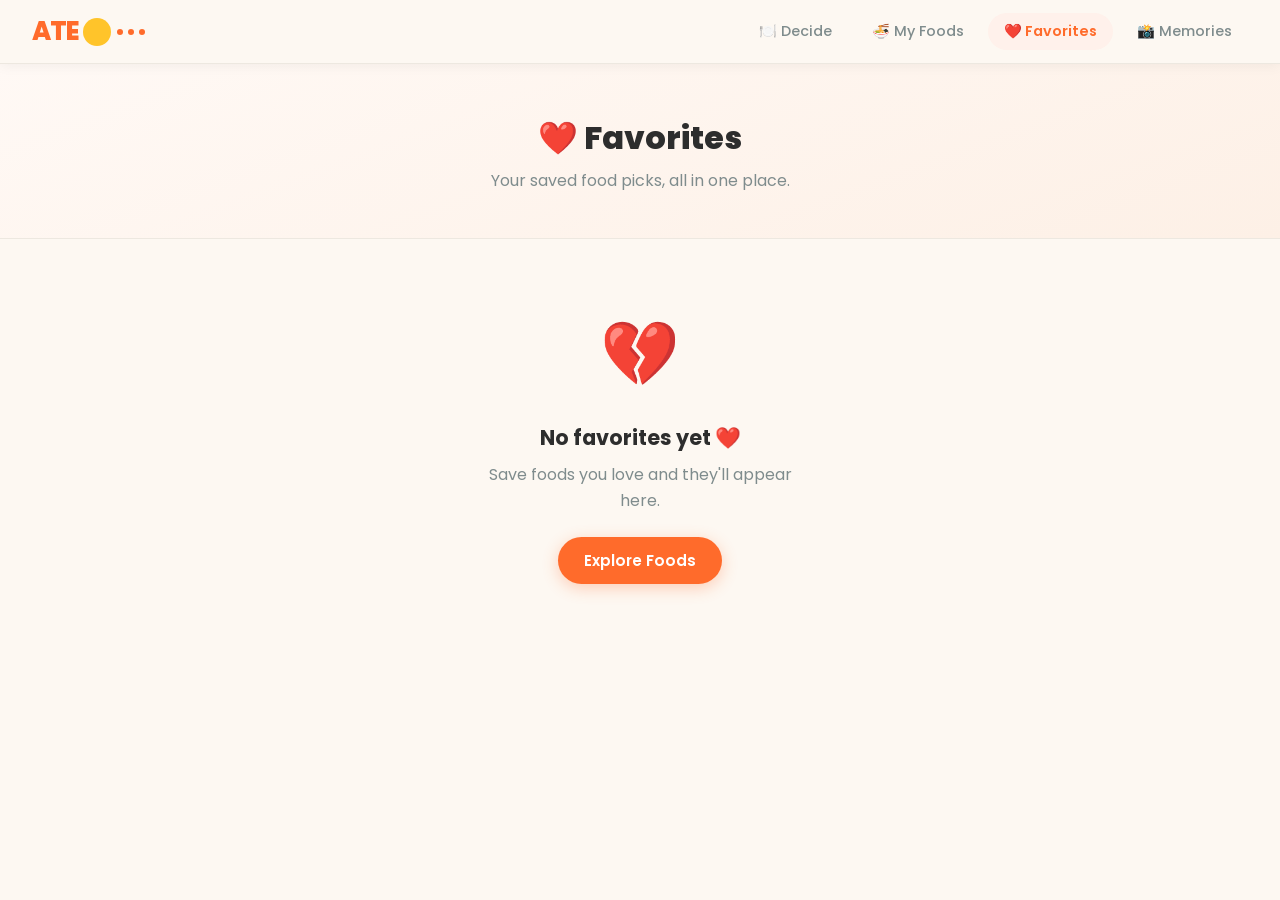
==== commit 489860c2: "Add files via upload" ====
--- a/favorites.html
+++ b/favorites.html
@@ -30,6 +30,7 @@
       <li><a href="index.html" class="nav-link">🍽️ Decide</a></li>
       <li><a href="foods.html" class="nav-link">🍜 My Foods</a></li>
       <li><a href="favorites.html" class="nav-link active">❤️ Favorites</a></li>
+      <li><a href="memories.html" class="nav-link">📸 Memories</a></li>
     </ul>
   </nav>
 
--- a/style.css
+++ b/style.css
@@ -1383,13 +1383,51 @@
 }
 
 /* ============================================================
-   NEARBY SECTION — Map + Results
+   NEARBY SECTION — Find It Near You
    ============================================================ */
 .nearby-section {
   max-width: 720px;
   margin: 1.5rem auto 4rem;
   padding: 0 1.5rem;
   animation: fadeSlideUp .4s ease both;
+}
+
+/* ── Find It app-link buttons ── */
+.find-it-btn {
+  display: flex;
+  flex-direction: column;
+  align-items: center;
+  justify-content: center;
+  gap: 4px;
+  padding: 18px 12px;
+  border-radius: 16px;
+  color: white;
+  text-decoration: none;
+  font-family: var(--font);
+  transition: transform .15s, box-shadow .15s, opacity .15s;
+  box-shadow: 0 4px 16px rgba(0,0,0,.15);
+  text-align: center;
+}
+.find-it-btn:hover {
+  transform: translateY(-3px);
+  box-shadow: 0 8px 24px rgba(0,0,0,.2);
+  opacity: 0.92;
+}
+.find-it-btn:active { transform: scale(.97); }
+.find-it-icon {
+  font-size: 1.8rem;
+  line-height: 1;
+  margin-bottom: 2px;
+}
+.find-it-label {
+  font-size: .9rem;
+  font-weight: 700;
+  letter-spacing: .01em;
+}
+.find-it-sub {
+  font-size: .72rem;
+  opacity: .85;
+  font-weight: 400;
 }
 
 .nearby-container {
@@ -1705,3 +1743,208 @@
 }
 
 
+
+
+/* ============================================================
+   FOOD MEMORIES - Polaroid Gallery
+   ============================================================ */
+
+.memories-page-header {
+  text-align: center;
+  padding: 3rem 1.5rem 1rem;
+}
+.memories-page-header h1 { font-size: 2rem; font-weight: 800; color: var(--text); margin-bottom: .3rem; }
+.memories-page-header p  { color: var(--muted); font-size: .95rem; }
+
+.btn-capture {
+  display: block;
+  margin: 1.5rem auto;
+  background: var(--accent);
+  color: white;
+  border: none;
+  border-radius: 50px;
+  padding: 14px 32px;
+  font-size: 1rem;
+  font-weight: 700;
+  font-family: var(--font);
+  cursor: pointer;
+  box-shadow: 0 4px 16px rgba(255,107,43,.35);
+  transition: transform .15s, box-shadow .15s;
+}
+.btn-capture:hover  { transform: translateY(-2px); box-shadow: 0 8px 24px rgba(255,107,43,.4); }
+.btn-capture:active { transform: scale(.97); }
+
+/* Gallery grid */
+.memories-gallery {
+  display: grid;
+  grid-template-columns: repeat(auto-fill, minmax(200px, 1fr));
+  gap: 2rem;
+  padding: 1rem 2rem 4rem;
+  max-width: 900px;
+  margin: 0 auto;
+}
+
+/* Polaroid card */
+.memory-card {
+  background: #fff;
+  padding: 10px 10px 42px;
+  border-radius: 4px;
+  box-shadow: 0 4px 16px rgba(0,0,0,.13), 0 1px 4px rgba(0,0,0,.07);
+  transition: transform .25s cubic-bezier(.34,1.56,.64,1), box-shadow .25s;
+  position: relative;
+}
+.memory-card:hover {
+  transform: rotate(0deg) scale(1.06) !important;
+  box-shadow: 0 12px 36px rgba(0,0,0,.2);
+  z-index: 10;
+}
+.memory-card .polaroid-img {
+  width: 100%;
+  aspect-ratio: 1;
+  object-fit: cover;
+  border-radius: 2px;
+  display: block;
+  background: var(--bg);
+}
+.memory-card .polaroid-body {
+  padding: 10px 4px 0;
+  text-align: center;
+}
+.memory-card .polaroid-food   { font-size: .95rem; font-weight: 700; color: var(--text); line-height: 1.2; }
+.memory-card .polaroid-date   { font-size: .72rem; color: var(--muted); margin-top: 2px; }
+.memory-card .polaroid-caption {
+  font-size: .75rem; color: #888; margin-top: 4px;
+  font-style: italic; overflow: hidden;
+  white-space: nowrap; text-overflow: ellipsis;
+}
+.memory-card .polaroid-match {
+  display: inline-block; font-size: .68rem; font-weight: 700;
+  border-radius: 50px; padding: 2px 8px; margin-top: 5px;
+}
+.polaroid-match.match   { background: #e6f9ee; color: #1a7a3e; }
+.polaroid-match.nomatch { background: #fde8ef; color: #c0185e; }
+
+/* Delete button (shown on hover) */
+.memory-delete-btn {
+  position: absolute; top: 6px; right: 6px;
+  background: rgba(255,255,255,.85);
+  border: none; border-radius: 50%;
+  width: 26px; height: 26px; font-size: .8rem;
+  cursor: pointer; display: none;
+  align-items: center; justify-content: center;
+  box-shadow: 0 1px 4px rgba(0,0,0,.18);
+  transition: background .15s;
+}
+.memory-card:hover .memory-delete-btn { display: flex; }
+.memory-delete-btn:hover { background: #ffe0e0; }
+
+/* Memory CTA on result card */
+.memory-cta { text-align: center; padding: .5rem 0 .25rem; }
+.btn-save-memory {
+  background: linear-gradient(135deg, #ff6b2b, #ff9a3c);
+  color: white; border: none; border-radius: 50px;
+  padding: 13px 28px; font-size: .95rem; font-weight: 700;
+  font-family: var(--font); cursor: pointer;
+  box-shadow: 0 4px 16px rgba(255,107,43,.3);
+  transition: transform .15s, box-shadow .15s;
+}
+.btn-save-memory:hover { transform: translateY(-2px); box-shadow: 0 8px 24px rgba(255,107,43,.4); }
+
+/* Modal overlay */
+.modal-overlay {
+  position: fixed; inset: 0; background: rgba(0,0,0,.55);
+  display: flex; align-items: center; justify-content: center;
+  z-index: 1000; padding: 1rem;
+}
+.modal-card {
+  background: var(--card); border-radius: 20px; padding: 2rem 1.75rem;
+  max-width: 400px; width: 100%; position: relative;
+  box-shadow: 0 20px 60px rgba(0,0,0,.25);
+  animation: popIn .3s cubic-bezier(.34,1.56,.64,1);
+  max-height: 90vh; overflow-y: auto;
+}
+@keyframes popIn {
+  from { opacity: 0; transform: scale(.85); }
+  to   { opacity: 1; transform: scale(1); }
+}
+.modal-close-btn {
+  position: absolute; top: 14px; right: 14px;
+  background: var(--bg); border: none; border-radius: 50%;
+  width: 32px; height: 32px; font-size: 1rem; cursor: pointer;
+  display: flex; align-items: center; justify-content: center;
+}
+.modal-food-tag {
+  display: inline-block; background: var(--accent-soft);
+  color: var(--accent); border-radius: 50px;
+  padding: 5px 14px; font-size: .82rem; font-weight: 700; margin-bottom: 1.2rem;
+}
+.photo-picker-btns { display: grid; grid-template-columns: 1fr 1fr; gap: 10px; margin-bottom: 1rem; }
+.btn-photo-pick {
+  background: var(--bg); border: 2px solid var(--border); border-radius: 12px;
+  padding: 16px 8px; font-size: .85rem; font-weight: 600;
+  font-family: var(--font); cursor: pointer;
+  transition: border-color .15s, background .15s;
+  display: flex; flex-direction: column; align-items: center; gap: 6px;
+}
+.btn-photo-pick:hover { border-color: var(--accent); background: var(--accent-soft); }
+.btn-photo-pick .pick-icon { font-size: 1.8rem; }
+#photoPreview { margin: .75rem 0; text-align: center; }
+#previewImg { max-width: 100%; border-radius: 12px; max-height: 200px; object-fit: cover; }
+#captionInput {
+  width: 100%; border: 2px solid var(--border); border-radius: 10px;
+  padding: 10px 14px; font-family: var(--font); font-size: .875rem;
+  background: var(--bg); margin-bottom: 1rem; box-sizing: border-box;
+  transition: border-color .15s;
+}
+#captionInput:focus { outline: none; border-color: var(--accent); }
+.btn-mem-save {
+  width: 100%; background: var(--accent); color: white; border: none;
+  border-radius: 12px; padding: 14px; font-size: 1rem; font-weight: 700;
+  font-family: var(--font); cursor: pointer; transition: background .15s, transform .15s;
+}
+.btn-mem-save:hover { background: var(--accent-dark); transform: translateY(-1px); }
+.btn-cancel-link {
+  display: block; text-align: center; margin-top: .75rem;
+  color: var(--muted); font-size: .82rem; cursor: pointer; text-decoration: underline;
+}
+
+/* Reaction card */
+.reaction-card { text-align: center; }
+.reaction-badge {
+  display: inline-block; font-size: .85rem; font-weight: 800;
+  border-radius: 50px; padding: 6px 18px; margin-bottom: 1rem; letter-spacing: .03em;
+}
+.reaction-badge.match   { background: #e6f9ee; color: #1a7a3e; }
+.reaction-badge.nomatch { background: #fde8ef; color: #c0185e; }
+.reaction-headline { font-size: 1.2rem; font-weight: 800; margin-bottom: .5rem; }
+.reaction-body { color: var(--muted); font-size: .9rem; margin-bottom: 1.5rem; line-height: 1.5; }
+.btn-close-reaction {
+  background: var(--accent); color: white; border: none; border-radius: 12px;
+  padding: 12px 28px; font-size: .95rem; font-weight: 700;
+  font-family: var(--font); cursor: pointer; transition: background .15s;
+}
+.btn-close-reaction:hover { background: var(--accent-dark); }
+.reaction-yes-no { display: flex; gap: 10px; margin-top: 1.25rem; }
+.reaction-yes-no button {
+  flex: 1; padding: 13px 8px; border: 2px solid var(--border);
+  border-radius: 12px; font-family: var(--font); font-size: .875rem;
+  font-weight: 600; background: var(--bg); cursor: pointer;
+  transition: border-color .15s, background .15s;
+}
+.reaction-yes-no button:hover { border-color: var(--accent); background: var(--accent-soft); }
+
+/* Empty state */
+.memory-empty { text-align: center; padding: 4rem 2rem; color: var(--muted); }
+.memory-empty .empty-emoji { font-size: 3.5rem; margin-bottom: 1rem; }
+.memory-empty h2 { font-size: 1.3rem; font-weight: 700; color: var(--text); margin-bottom: .4rem; }
+.memory-empty p  { font-size: .9rem; }
+
+/* Checking spinner */
+.checking-spinner {
+  width: 44px; height: 44px;
+  border: 4px solid var(--border);
+  border-top-color: var(--accent);
+  border-radius: 50%;
+  animation: spin 1s linear infinite;
+  margin: 0 auto 1rem;
+}
